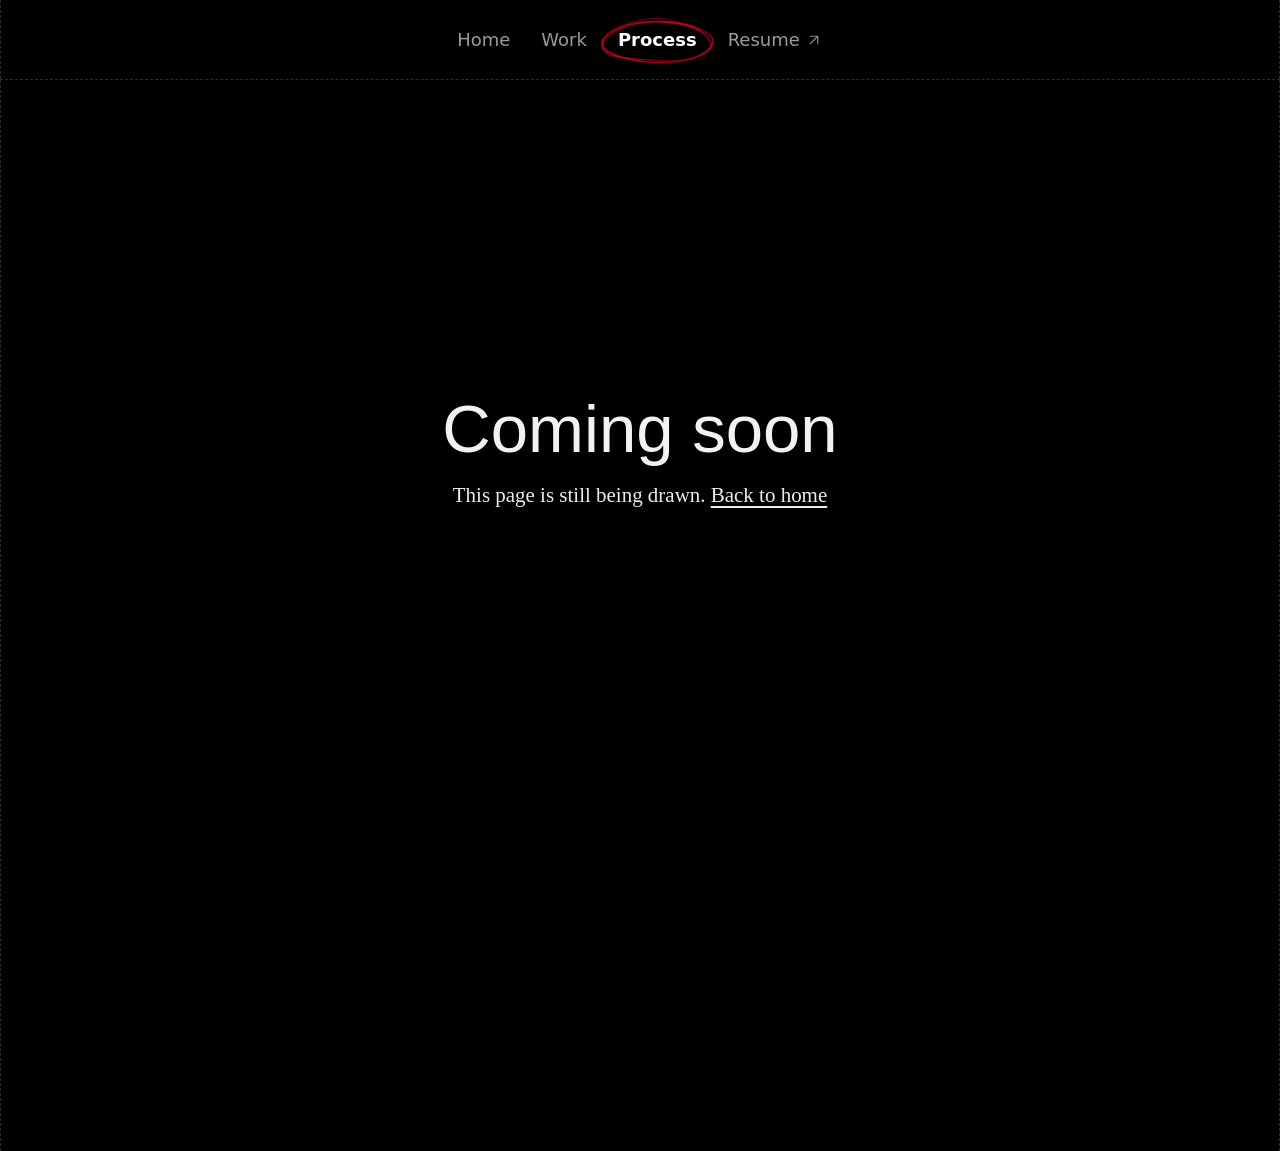
==== about.html @ d40b8bc1 "Responsive: stacked layout up to 1180px, smaller minimum hero type for tiny phones Co-Authored-By: C" ====
<!DOCTYPE html>
<html lang="en">
<head>
  <meta charset="utf-8">
  <meta name="viewport" content="width=device-width, initial-scale=1">
  <title>Process · Kirti’s Portfolio</title>
  <link rel="stylesheet" href="styles.css">
  <style>
    .soon { position: relative; min-height: calc(100vh - 80px); display: flex; flex-direction: column; align-items: center; justify-content: center; gap: 14px; text-align: center; padding: 0 24px 80px; }
    .soon h1 { font-size: clamp(32px, 11.5vw, 67.112px); line-height: normal; color: var(--text); }
    .soon p { font-family: 'Figma Hand', 'Segoe Print', 'Comic Sans MS', cursive; font-size: 20.973px; line-height: 29.362px; color: var(--note); }
    @media (max-width: 1180px) { .nav__inner { padding: 0 12px; } .nav__links { gap: 14px; } .nav__item { font-size: 15px; } .nav__item img { width: 14px; height: 14px; } }
    .soon a { color: inherit; text-decoration: underline; text-underline-offset: 4px; }
  </style>
</head>
<body>
  <header class="nav">
    <div class="nav__inner">
      <nav class="nav__links" aria-label="Primary">
        <span class="nav__circle" id="nav-circle" aria-hidden="true"></span>
        <a class="nav__item nav__item--tab" href="index.html#home">Home</a>
        <a class="nav__item nav__item--tab" href="index.html#work">Work</a>
        <a class="nav__item nav__item--tab nav__item--active" href="about.html" aria-current="page">Process</a>
        <a class="nav__item nav__item--more" href="#resume">Resume <img src="assets/arrow.svg" width="18" height="18" alt=""></a>
        <button hidden class="nav__theme" type="button" aria-label="Theme switch (coming soon)" disabled><img src="assets/theme-sun.svg" width="20" height="20" alt=""></button>
      </nav>
    </div>
  </header>
  <div class="column">
    <main class="soon">
      <h1>Coming soon</h1>
      <p>This page is still being drawn. <a href="index.html">Back to home</a></p>
    </main>
  </div>
  <script>
    // The circle sits on the current page's nav item (About) and draws itself on load
    const circle = document.getElementById('nav-circle'), links = circle.parentElement;
    const item = document.querySelector('.nav__item--active');
    function place() {
      const lr = links.getBoundingClientRect(), r = item.getBoundingClientRect();
      Object.assign(circle.style, { left: (r.left - lr.left - 17) + 'px', top: (r.top - lr.top - 12) + 'px', width: (r.width + 34) + 'px', height: (r.height + 26) + 'px', opacity: 1 });
    }
    place(); addEventListener('resize', place);
    if (document.fonts && document.fonts.ready) document.fonts.ready.then(place);
    if (!matchMedia('(prefers-reduced-motion: reduce)').matches && circle.animate) {
      circle.animate([{ '--p': '0deg' }, { '--p': '372deg' }], { duration: 650, delay: 150, easing: 'cubic-bezier(.45,.05,.3,1)', fill: 'both' });
    }
  </script>
</body>
</html>
---- styles.css ----
:root {
  --col: 1280px;
  /* Dark theme (Figma "Home - Dark background") */
  --bg: #000;
  --text: #f2f2f2;
  --note: #ececec;            /* handwritten notes */
  --card-name: #f5f5f5;
  --nav: #9a9a9a;
  --nav-hover: #fff;
  --nav-active: #fff;
  --border: #2c2c2c;
  --muted: #8f8f8f;
  --body: #a3a3a3;
  --tag-bg: #1c1c1c;
  --ellipse-top: 368.6px;     /* Figma ellipse: 408px (dark) */
  color-scheme: dark;
}
/* Bright theme (Figma "Home - Bright Background") */
html[data-theme="light"] {
  --bg: #fff;
  --text: #000;
  --note: #000;
  --card-name: #000;
  --nav: #616060;
  --nav-hover: #000;
  --nav-active: #d20328;
  --ellipse-top: 358.6px;     /* Figma ellipse: 398px (bright) */
  color-scheme: light;
}
/* short colour fade while switching themes (class is added by the toggle for ~0.5s) */
html.theme-anim, html.theme-anim *, html.theme-anim *::before, html.theme-anim *::after {
  transition: background-color .35s ease, color .35s ease, border-color .35s ease, fill .35s ease !important;
}
* { box-sizing: border-box; margin: 0; }
html { background: var(--bg); }
body {
  background: var(--bg);
  color: var(--text);
  font-family: Inter, system-ui, sans-serif;
  display: flex;
  flex-direction: column;
  align-items: center;
}
html { scroll-behavior: smooth; }
section[id] { scroll-margin-top: 80px; }
a { color: inherit; text-decoration: none; }
h1, h2 { font-family: Impact, 'Anton', sans-serif; font-weight: 400; }
.hero__heading { position: static; }   /* one <h1>; its two words are positioned against the hero */

.column {
  position: relative;
  width: var(--col);
  max-width: 100%;
  border-left: 1px dashed var(--border);
  border-right: 1px dashed var(--border);
  min-height: 100vh;
  border-top: 0;
}

/* Nav (full-bleed bar) */
.nav {
  align-self: stretch; position: sticky; top: 0; z-index: 10;
  background: var(--bg);
  border-bottom: 1px dashed var(--border);
}
.nav__inner {
  width: var(--col); max-width: 100%; height: 79px; margin: 0 auto;
  display: flex; align-items: center; justify-content: center;
  border-left: 1px dashed var(--border); border-right: 1px dashed var(--border);
}
@property --p { syntax: '<angle>'; inherits: false; initial-value: 360deg; }
.nav__links { display: flex; align-items: center; gap: 31px; position: relative; }
/* Hand-drawn circle (assets/circle.png as a mask) that a conic mask "draws" around the clicked item */
.nav__circle { position: absolute; pointer-events: none; opacity: 0; z-index: 0; background: #D20328;
  --p: 360deg;
  -webkit-mask: url(assets/circle.png) center / 100% 100% no-repeat, conic-gradient(from 200deg at 50% 50%, #000 var(--p), transparent 0);
  -webkit-mask-composite: source-in;
  mask: url(assets/circle.png) center / 100% 100% no-repeat, conic-gradient(from 200deg at 50% 50%, #000 var(--p), transparent 0);
  mask-composite: intersect; }
.nav__item { position: relative; z-index: 1; }
.nav__item { font-size: 18px; font-weight: 500; color: var(--nav); display: flex; align-items: center; gap: 5px; }
.nav__item:hover { color: var(--nav-hover); }
.nav__item--tab { position: relative; }
.nav__item--active, .nav__item--active:hover { color: var(--nav-active); font-weight: 600; }
.nav__item--active .nav__theme { background: none; border: 0; padding: 0; cursor: pointer; display: flex; border-radius: 4px; }
.nav__theme:disabled { background: none; border: 0; color: inherit; opacity: 1; }
.nav__theme[hidden] { display: none; }   /* sun icon hidden for now */
.nav__theme:focus-visible { outline: 1px dashed var(--nav); outline-offset: 4px; }

/* Hero: 571px tall, coordinates from Figma column */
/* First fold: the hero fills the window below the nav, so nothing of "Featured Projects" shows until you scroll.
   (623px = the 571px of hero art + the 52px gap Figma leaves before the next section.) */
.hero { position: relative; min-height: max(623px, calc(100vh - 80px)); min-height: max(623px, calc(100svh - 80px)); overflow: hidden; }
@property --g { syntax: '<angle>'; inherits: false; initial-value: 0deg; }
/* The red ring: its gradient is a conic gradient that JS spins one full turn while the text is highlighted */
.hero__ellipse { position: absolute; left: 473.9px; top: var(--ellipse-top); width: 201px; height: 134px; transform: rotate(-29.3deg); transition: top .5s ease;
  --g: 0deg;
  background: conic-gradient(from var(--g) at 50% 50%, #D20328 0deg, #D20328 60deg, rgba(213,3,41,.36) 150deg, rgba(213,3,41,.36) 230deg, #D20328 320deg, #D20328 360deg);
  -webkit-mask: url(assets/ellipse-mask.svg) 0 0 / 100% 100% no-repeat; mask: url(assets/ellipse-mask.svg) 0 0 / 100% 100% no-repeat; }
.hero__title { position: absolute; font-size: 67.112px; line-height: normal; color: var(--text); white-space: nowrap; }
.hero__title--a { left: 185.17px; top: 95.51px; }
.hero__title--b { left: 700.04px; top: 200.37px; }
.hero__photo { position: absolute; width: 360.822px; height: 415.146px; left: calc(50% - 64.75px - 180.411px); top: 63px; object-fit: cover;
  /* make the cutout pop: soft red rim glow + a touch more contrast and colour */
  filter: drop-shadow(0 0 2px rgba(255,255,255,.28)) drop-shadow(0 0 26px rgba(210,3,40,.38)) drop-shadow(0 14px 22px rgba(0,0,0,.55)) saturate(1.1) contrast(1.05); }
/* Arrows: outer box from Figma insets; inner box is the rotated vector (Figma's rotation math, precomputed) */
.hero__arrow { position: absolute; }
.hero__arrow-inner { position: absolute; left: 50%; top: 50%; }
.hero__arrow-inner img { position: absolute; max-width: none; display: block; }
.hero__arrow--a { left: 334.4px; top: 273.6px; width: 91.5px; height: 58.6px; }
.hero__arrow--a .hero__arrow-inner { width: 80.5px; height: 39.8px; transform: translate(-50%, -50%) rotate(164.68deg) scaleX(-1) skewX(-5.07deg); }
.hero__arrow--a img { left: -0.65%; top: -1.8%; width: 101.3%; height: 103.12%; }
.hero__arrow--b { left: 699.5px; top: 352.3px; width: 79px; height: 80.2px; }
.hero__arrow--b .hero__arrow-inner { width: 73.2px; height: 44.1px; transform: translate(-50%, -50%) rotate(-121.93deg) skewX(-7.64deg); }
.hero__arrow--b img { left: -0.72%; top: -1.78%; width: 101.44%; height: 102.97%; }
.hand {
  position: absolute; font-family: 'Figma Hand', 'Segoe Print', 'Comic Sans MS', cursive;
  font-size: 16.778px; line-height: 24.118px; color: var(--note);
}
.hand--left { left: 383px; top: 339.84px; white-space: nowrap; transform: translateX(-100%); text-align: right; }
/* second line of the note + Accenture logo (Figma: its own group, 8.389px gap) */
.hand-group { position: absolute; left: 196px; top: 365px; display: flex; align-items: center; gap: 8.389px; white-space: nowrap; }
.hand-group .hand-text { font-family: 'Figma Hand', 'Segoe Print', 'Comic Sans MS', cursive; font-size: 16.778px; line-height: 24.118px; color: var(--note); }
.hand-group img { width: 17.827px; height: 17.827px; flex-shrink: 0; object-fit: cover; }
.hand--right { left: 668.58px; top: 441.55px; width: 449.86px; font-size: 20.973px; line-height: 29.362px; }

/* Projects */
.projects { border-top: 1px dashed var(--border); padding: 16px 0 24px; display: flex; flex-direction: column; gap: 16px; }
.projects__header { padding: 0 28px 0 20px; }
.projects__header h2 { font-size: 28px; white-space: nowrap; flex-shrink: 0; }
.projects--work { padding-bottom: 0; }   /* starts at 703px at the Figma size (hero min-height includes the 52px gap) */
/* Clickable project cards: a stretched link covers the card; the footer icons sit above it */
.card { position: relative; }
.card__link { position: absolute; inset: 0; z-index: 1; }
.card__link:focus-visible { outline: 1px dashed #8f8f8f; outline-offset: -6px; }
.projects__body { border-top: 1px dashed var(--border); padding-bottom: 24px; }
.projects__grid { width: 100%; display: grid; grid-template-columns: 1fr 1fr; row-gap: 30px; }   /* Figma: 30px between the two rows */
.projects__grid .card:nth-child(n+3) { border-top: 1px dashed var(--border); }                       /* second row cards have a top border */
/* About: just the notebook image in a bordered card (no divider above, no text) */
.about-board { display: flex; }
.about-board__card { flex: 1; min-width: 0; display: flex; justify-content: center; padding: 16px; border-right: 1px dashed var(--border); border-bottom: 1px dashed var(--border); }
.about-board__card img { width: 1091px; max-width: 100%; height: 771.6px; object-fit: cover; display: block; }

.card {
  display: flex; flex-direction: column; gap: 16px; padding: 18px; min-width: 0;
  border-right: 1px dashed var(--border); border-bottom: 1px dashed var(--border);
}
.card__media { position: relative; width: 566px; max-width: 100%; align-self: center; }
.card__image { display: block; width: 100%; height: 417px; object-fit: cover; }
/* Svaroots hover: the red tab (a separate image, always visible) slides up 10px; the folder image never moves.
   The folder picture has NO tab of its own (only the flap's shadow strip), so there is never a second tab to fade or hide.
   The clip below is the shape of the folder's front flap, so the tab always slides in behind it. */
.hero__figure { display: contents; }
.card__tab { zoom: var(--z, 1); position: absolute; left: 350px; top: -10px; width: 195px; height: 72px; overflow: hidden; pointer-events: none;
  clip-path: polygon(6.5px 0, 187.5px 0, 187.25px 54px, 186.25px 54px, 185.25px 54px, 184.25px 54px, 183.25px 54px, 182.25px 54px, 181.25px 54px, 180.25px 54px, 179.25px 54px, 178.25px 54px, 177.25px 54px, 176.25px 54px, 175.25px 54px, 174.25px 54px, 173.25px 54px, 172.25px 54px, 171.25px 54px, 170.25px 54px, 169.25px 54px, 168.25px 54px, 167.25px 54px, 166.25px 54px, 165.25px 54px, 164.25px 54px, 163.25px 54px, 162.25px 54px, 161.25px 54px, 160.25px 53.5px, 159.25px 53.5px, 158.25px 53.5px, 157.25px 54px, 156.25px 54px, 155.25px 53.5px, 154.25px 54px, 153.25px 54px, 152.25px 54px, 151.25px 54px, 150.25px 54px, 149.25px 54px, 148.25px 54px, 147.25px 54px, 146.25px 54px, 145.25px 54px, 144.25px 54px, 143.25px 54px, 142.25px 54px, 141.25px 54px, 140.25px 54px, 139.25px 53.5px, 138.25px 53.5px, 137.25px 53.5px, 136.25px 54px, 135.25px 53.5px, 134.25px 54px, 133.25px 54px, 132.25px 54px, 131.25px 54px, 130.25px 54px, 129.25px 54px, 128.25px 54px, 127.25px 54px, 126.25px 54px, 125.25px 54px, 124.25px 54px, 123.25px 54px, 122.25px 54px, 121.25px 54px, 120.25px 54px, 119.25px 53.5px, 118.25px 54px, 117.25px 54px, 116.25px 54px, 115.25px 54px, 114.25px 54px, 113.25px 54px, 112.25px 53.5px, 111.25px 53.5px, 110.25px 54px, 109.25px 54px, 108.25px 54px, 107.25px 54px, 106.25px 54px, 105.25px 53.5px, 104.25px 54px, 103.25px 54px, 102.25px 54px, 101.25px 54px, 100.25px 54px, 99.25px 54px, 98.25px 54px, 97.25px 54px, 96.25px 54px, 95.25px 54px, 94.25px 54px, 93.25px 54px, 92.25px 54px, 91.25px 54px, 90.25px 54px, 89.25px 54px, 88.25px 54px, 87.25px 54px, 86.25px 54px, 85.25px 54px, 84.25px 54px, 83.25px 54px, 82.25px 54px, 81.25px 54px, 80.25px 54px, 79.25px 54px, 78.25px 54px, 77.25px 54px, 76.25px 54px, 75.25px 54px, 74.25px 54px, 73.25px 54px, 72.25px 54px, 71.25px 54px, 70.25px 54px, 69.25px 53.5px, 68.25px 54px, 67.25px 54px, 66.25px 54px, 65.25px 53.5px, 64.25px 53.5px, 63.25px 53.5px, 62.25px 53.5px, 61.25px 54px, 60.25px 54px, 59.25px 54px, 58.25px 54px, 57.25px 54px, 56.25px 54px, 55.25px 54px, 54.25px 54px, 53.25px 54px, 52.25px 54px, 51.25px 54px, 50.25px 54px, 49.25px 54px, 48.25px 54px, 47.25px 54px, 46.25px 53.5px, 45.25px 54px, 44.25px 54px, 43.25px 54px, 42.25px 54px, 41.25px 54px, 40.25px 54px, 39.25px 53.5px, 38.25px 54px, 37.25px 53.5px, 36.25px 54px, 35.25px 54px, 34.25px 54px, 33.25px 54px, 32.25px 53.5px, 31.25px 54px, 30.25px 54px, 29.25px 54px, 28.25px 54px, 27.25px 54px, 26.25px 54px, 25.25px 54px, 24.25px 54px, 23.25px 54px, 22.25px 54px, 21.25px 54px, 20.25px 54px, 19.25px 54px, 18.25px 54px, 17.25px 53.5px, 16.25px 53.5px, 15.25px 53.5px, 14.25px 53px, 13.25px 52.5px, 12.25px 52px, 11.25px 51.5px, 10.25px 51px, 9.25px 50px, 8.25px 48.5px, 7.25px 47.5px, 6.75px 47px); }
.card__tab-inner { position: absolute; left: 0; top: 14px; width: 195px; height: 58px; transform: translateY(0); will-change: transform;
  transition: transform .34s cubic-bezier(.22,.8,.26,1); }
.card__tab-inner img { display: block; width: 100%; height: 100%; }
.card__tab-inner span { position: absolute; left: 0; right: 0; top: 15px; text-align: center; white-space: nowrap;
  font: 500 13px/20px Inter, system-ui, sans-serif; color: #fff7f2; opacity: 0; transition: opacity .1s linear; }
.card:hover .card__tab-inner, .card:has(.card__link:focus-visible) .card__tab-inner { transform: translateY(-10px); }
.card:hover .card__tab-inner span, .card:has(.card__link:focus-visible) .card__tab-inner span { opacity: 1; transition: opacity .2s ease .1s; }
@media (prefers-reduced-motion: reduce) { .card__tab-inner, .card__tab-inner span { transition: none !important; } }
.card__titles { display: flex; flex-direction: column; gap: 4px; width: 100%; }
.card__namerow { display: flex; justify-content: space-between; align-items: center; }
.card__name { font-family: Impact, 'Anton', sans-serif; font-weight: 400; font-size: 20px; color: var(--card-name); }
.card__tagline { font-size: 16px; font-weight: 500; color: #b6b6b6; }
.card__live { display: flex; align-items: center; gap: 6px; font-size: 14px; font-weight: 500; line-height: normal; color: var(--muted); }
.card__desc { font-size: 16px; font-weight: 500; line-height: 20px; color: var(--body); }
.card__footer { display: flex; align-items: center; justify-content: space-between; }
.card__tags { list-style: none; padding: 0; display: flex; gap: 8px; }
.card__tags li { background: var(--tag-bg); color: #f0f0f0; font-size: 14px; font-weight: 500; padding: 6px 8px; border-radius: 6px; }
.card__links { display: flex; gap: 16px; align-items: center; }
.card__links a { display: flex; position: relative; z-index: 2; }

@media (max-width: 800px) {
  .projects__grid { grid-template-columns: 1fr; }
  .hero { min-height: max(700px, calc(100svh - 80px)); }
}

/* Figma spacing: gap above "About my process" and trailing space below it */
#about { margin-top: 42px; }
.column { padding-bottom: 251px; }

/* ---- Highlighter marker ---- */
.hand--right { isolation: isolate; }
.mark { color: inherit; }
.marker-layer { position: absolute; inset: 0; z-index: -1; pointer-events: none; }
.marker-stroke {
  position: absolute;
  clip-path: inset(0 100% 0 0);           /* hidden until JS animates it */
  transform: rotate(var(--tilt, 0deg));
  transform-origin: left center;
}
/* The stroke itself: the real hand-drawn brush shapes (assets/stroke-1/2.png) used as a mask, filled with #C54100.
   Each line gets one of the two strokes, stretched to the line, so the ragged ends and dry-brush streaks show. */
.marker-stroke::before {
  content: ""; position: absolute; inset: 0; background: #C54100;
  -webkit-mask: var(--stroke) 0 0 / 100% 100% no-repeat; mask: var(--stroke) 0 0 / 100% 100% no-repeat;
}
@media (prefers-reduced-motion: reduce) { .marker-stroke { clip-path: inset(0); } }


/* ================= Phones & small tablets ================= */
@media (max-width: 1180px) {
  .nav__inner { padding: 0 12px; }
  .nav__links { gap: 14px; }
  .nav__item { font-size: 15px; }
  .nav__item img { width: 14px; height: 14px; }

  /* Hero stacks: words, photo, notes. (Desktop uses fixed coordinates from the Figma frame.) */
  .hero { min-height: calc(100svh - 80px); display: flex; flex-direction: column; align-items: center; justify-content: center;
    padding: 28px 16px 36px; gap: 8px; }
  .hero__heading { position: relative; z-index: 0; align-self: stretch; display: flex; flex-direction: column; margin: 0; }
  .hero__title { position: static; font-size: clamp(30px, 11.5vw, 67px); }
  .hero__title--a { align-self: flex-start; margin-left: 6px; }
  .hero__title--b { align-self: flex-end; margin-right: 6px; margin-top: 2px; }
  .hero__figure { display: block; position: relative; z-index: 1; width: min(300px, 72vw); margin: -32px auto 0; }
  .hero__photo { position: static; display: block; width: 100%; height: auto; transform: none; }
  .hero__ellipse { left: 50%; top: auto; bottom: -22px; margin-left: -100px; z-index: -1; transform: rotate(-29.3deg) scale(1.15); }
  .hero__arrow { display: none; }
  .hand, .hand-group { position: static; transform: none; width: auto; text-align: center; white-space: normal; }
  .hand--left { margin-top: 26px; }
  .hand-group { justify-content: center; }
  .hand--right { position: relative; left: auto; top: auto; text-align: left; font-size: 19px; line-height: 27px; max-width: 460px; padding: 0 6px; margin-top: 14px; }
}
@media (max-width: 800px) {
  .column { padding-bottom: 90px; }
  #about { margin-top: 0; }
  .projects__header { padding: 0 16px; }
  .projects__header h2 { font-size: 24px; }
  .projects__grid { row-gap: 0; }
  .projects__grid .card:nth-child(n+2) { border-top: 1px dashed var(--border); }
  .card { padding: 14px; gap: 12px; border-right: 0; }
  .card__media { width: 100%; }
  .card__image { height: auto !important; }
  .card__name { font-size: 20px; }
  .card__tagline { font-size: 14px; }
  .card__desc { font-size: 15px; }
  .card__footer { flex-wrap: wrap; gap: 12px; }
  .card__tags { flex-wrap: wrap; gap: 6px; }
  .card__tags li { font-size: 13px; padding: 5px 7px; }
  .card__tab { display: none; }          /* the hover tab only makes sense with a mouse */
  .about-board__card { padding: 10px; border-right: 0; }
  .about-board__card img { height: auto; width: 100%; }
}
@media (hover: none) { .card__tab { display: none; } }
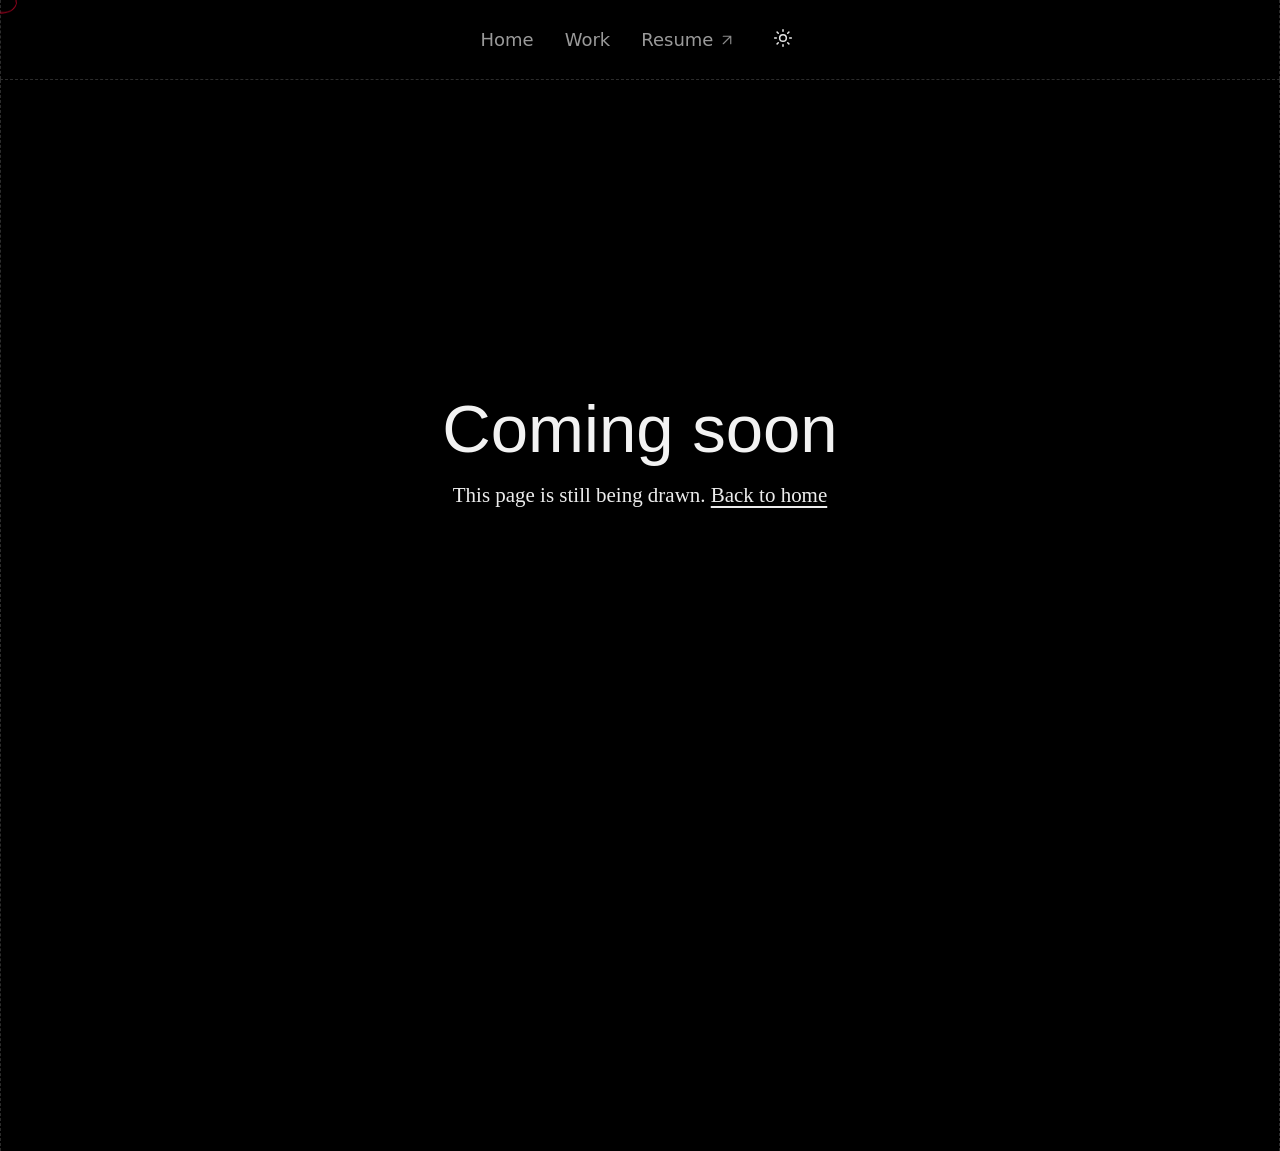
==== commit 4c3a6fee: "Hide About nav link until the page is designed Co-Authored-By: Claude Sonnet 5.5 <noreply@anthropic." ====
--- a/about.html
+++ b/about.html
@@ -3,13 +3,12 @@
 <head>
   <meta charset="utf-8">
   <meta name="viewport" content="width=device-width, initial-scale=1">
-  <title>Process · Kirti’s Portfolio</title>
+  <title>About · Kirti’s Portfolio</title>
   <link rel="stylesheet" href="styles.css">
   <style>
     .soon { position: relative; min-height: calc(100vh - 80px); display: flex; flex-direction: column; align-items: center; justify-content: center; gap: 14px; text-align: center; padding: 0 24px 80px; }
-    .soon h1 { font-size: clamp(32px, 11.5vw, 67.112px); line-height: normal; color: var(--text); }
+    .soon h1 { font-size: 67.112px; line-height: normal; color: var(--text); }
     .soon p { font-family: 'Figma Hand', 'Segoe Print', 'Comic Sans MS', cursive; font-size: 20.973px; line-height: 29.362px; color: var(--note); }
-    @media (max-width: 1180px) { .nav__inner { padding: 0 12px; } .nav__links { gap: 14px; } .nav__item { font-size: 15px; } .nav__item img { width: 14px; height: 14px; } }
     .soon a { color: inherit; text-decoration: underline; text-underline-offset: 4px; }
   </style>
 </head>
@@ -20,9 +19,9 @@
         <span class="nav__circle" id="nav-circle" aria-hidden="true"></span>
         <a class="nav__item nav__item--tab" href="index.html#home">Home</a>
         <a class="nav__item nav__item--tab" href="index.html#work">Work</a>
-        <a class="nav__item nav__item--tab nav__item--active" href="about.html" aria-current="page">Process</a>
+        <a class="nav__item nav__item--tab nav__item--active" href="about.html" aria-current="page" hidden>About</a>
         <a class="nav__item nav__item--more" href="#resume">Resume <img src="assets/arrow.svg" width="18" height="18" alt=""></a>
-        <button hidden class="nav__theme" type="button" aria-label="Theme switch (coming soon)" disabled><img src="assets/theme-sun.svg" width="20" height="20" alt=""></button>
+        <button class="nav__theme" type="button" aria-label="Theme switch (coming soon)" disabled><img src="assets/theme-sun.svg" width="20" height="20" alt=""></button>
       </nav>
     </div>
   </header>
--- a/styles.css
+++ b/styles.css
@@ -79,12 +79,12 @@
   mask-composite: intersect; }
 .nav__item { position: relative; z-index: 1; }
 .nav__item { font-size: 18px; font-weight: 500; color: var(--nav); display: flex; align-items: center; gap: 5px; }
+.nav__item[hidden] { display: none; }
 .nav__item:hover { color: var(--nav-hover); }
 .nav__item--tab { position: relative; }
 .nav__item--active, .nav__item--active:hover { color: var(--nav-active); font-weight: 600; }
 .nav__item--active .nav__theme { background: none; border: 0; padding: 0; cursor: pointer; display: flex; border-radius: 4px; }
 .nav__theme:disabled { background: none; border: 0; color: inherit; opacity: 1; }
-.nav__theme[hidden] { display: none; }   /* sun icon hidden for now */
 .nav__theme:focus-visible { outline: 1px dashed var(--nav); outline-offset: 4px; }
 
 /* Hero: 571px tall, coordinates from Figma column */
@@ -100,9 +100,7 @@
 .hero__title { position: absolute; font-size: 67.112px; line-height: normal; color: var(--text); white-space: nowrap; }
 .hero__title--a { left: 185.17px; top: 95.51px; }
 .hero__title--b { left: 700.04px; top: 200.37px; }
-.hero__photo { position: absolute; width: 360.822px; height: 415.146px; left: calc(50% - 64.75px - 180.411px); top: 63px; object-fit: cover;
-  /* make the cutout pop: soft red rim glow + a touch more contrast and colour */
-  filter: drop-shadow(0 0 2px rgba(255,255,255,.28)) drop-shadow(0 0 26px rgba(210,3,40,.38)) drop-shadow(0 14px 22px rgba(0,0,0,.55)) saturate(1.1) contrast(1.05); }
+.hero__photo { position: absolute; width: 360.822px; height: 415.146px; left: calc(50% - 64.75px - 180.411px); top: 63px; object-fit: cover; }
 /* Arrows: outer box from Figma insets; inner box is the rotated vector (Figma's rotation math, precomputed) */
 .hero__arrow { position: absolute; }
 .hero__arrow-inner { position: absolute; left: 50%; top: 50%; }
@@ -126,6 +124,7 @@
 
 /* Projects */
 .projects { border-top: 1px dashed var(--border); padding: 16px 0 24px; display: flex; flex-direction: column; gap: 16px; }
+.projects[hidden] { display: none; }
 .projects__header { padding: 0 28px 0 20px; }
 .projects__header h2 { font-size: 28px; white-space: nowrap; flex-shrink: 0; }
 .projects--work { padding-bottom: 0; }   /* starts at 703px at the Figma size (hero min-height includes the 52px gap) */
@@ -150,8 +149,7 @@
 /* Svaroots hover: the red tab (a separate image, always visible) slides up 10px; the folder image never moves.
    The folder picture has NO tab of its own (only the flap's shadow strip), so there is never a second tab to fade or hide.
    The clip below is the shape of the folder's front flap, so the tab always slides in behind it. */
-.hero__figure { display: contents; }
-.card__tab { zoom: var(--z, 1); position: absolute; left: 350px; top: -10px; width: 195px; height: 72px; overflow: hidden; pointer-events: none;
+.card__tab { position: absolute; left: 350px; top: -10px; width: 195px; height: 72px; overflow: hidden; pointer-events: none;
   clip-path: polygon(6.5px 0, 187.5px 0, 187.25px 54px, 186.25px 54px, 185.25px 54px, 184.25px 54px, 183.25px 54px, 182.25px 54px, 181.25px 54px, 180.25px 54px, 179.25px 54px, 178.25px 54px, 177.25px 54px, 176.25px 54px, 175.25px 54px, 174.25px 54px, 173.25px 54px, 172.25px 54px, 171.25px 54px, 170.25px 54px, 169.25px 54px, 168.25px 54px, 167.25px 54px, 166.25px 54px, 165.25px 54px, 164.25px 54px, 163.25px 54px, 162.25px 54px, 161.25px 54px, 160.25px 53.5px, 159.25px 53.5px, 158.25px 53.5px, 157.25px 54px, 156.25px 54px, 155.25px 53.5px, 154.25px 54px, 153.25px 54px, 152.25px 54px, 151.25px 54px, 150.25px 54px, 149.25px 54px, 148.25px 54px, 147.25px 54px, 146.25px 54px, 145.25px 54px, 144.25px 54px, 143.25px 54px, 142.25px 54px, 141.25px 54px, 140.25px 54px, 139.25px 53.5px, 138.25px 53.5px, 137.25px 53.5px, 136.25px 54px, 135.25px 53.5px, 134.25px 54px, 133.25px 54px, 132.25px 54px, 131.25px 54px, 130.25px 54px, 129.25px 54px, 128.25px 54px, 127.25px 54px, 126.25px 54px, 125.25px 54px, 124.25px 54px, 123.25px 54px, 122.25px 54px, 121.25px 54px, 120.25px 54px, 119.25px 53.5px, 118.25px 54px, 117.25px 54px, 116.25px 54px, 115.25px 54px, 114.25px 54px, 113.25px 54px, 112.25px 53.5px, 111.25px 53.5px, 110.25px 54px, 109.25px 54px, 108.25px 54px, 107.25px 54px, 106.25px 54px, 105.25px 53.5px, 104.25px 54px, 103.25px 54px, 102.25px 54px, 101.25px 54px, 100.25px 54px, 99.25px 54px, 98.25px 54px, 97.25px 54px, 96.25px 54px, 95.25px 54px, 94.25px 54px, 93.25px 54px, 92.25px 54px, 91.25px 54px, 90.25px 54px, 89.25px 54px, 88.25px 54px, 87.25px 54px, 86.25px 54px, 85.25px 54px, 84.25px 54px, 83.25px 54px, 82.25px 54px, 81.25px 54px, 80.25px 54px, 79.25px 54px, 78.25px 54px, 77.25px 54px, 76.25px 54px, 75.25px 54px, 74.25px 54px, 73.25px 54px, 72.25px 54px, 71.25px 54px, 70.25px 54px, 69.25px 53.5px, 68.25px 54px, 67.25px 54px, 66.25px 54px, 65.25px 53.5px, 64.25px 53.5px, 63.25px 53.5px, 62.25px 53.5px, 61.25px 54px, 60.25px 54px, 59.25px 54px, 58.25px 54px, 57.25px 54px, 56.25px 54px, 55.25px 54px, 54.25px 54px, 53.25px 54px, 52.25px 54px, 51.25px 54px, 50.25px 54px, 49.25px 54px, 48.25px 54px, 47.25px 54px, 46.25px 53.5px, 45.25px 54px, 44.25px 54px, 43.25px 54px, 42.25px 54px, 41.25px 54px, 40.25px 54px, 39.25px 53.5px, 38.25px 54px, 37.25px 53.5px, 36.25px 54px, 35.25px 54px, 34.25px 54px, 33.25px 54px, 32.25px 53.5px, 31.25px 54px, 30.25px 54px, 29.25px 54px, 28.25px 54px, 27.25px 54px, 26.25px 54px, 25.25px 54px, 24.25px 54px, 23.25px 54px, 22.25px 54px, 21.25px 54px, 20.25px 54px, 19.25px 54px, 18.25px 54px, 17.25px 53.5px, 16.25px 53.5px, 15.25px 53.5px, 14.25px 53px, 13.25px 52.5px, 12.25px 52px, 11.25px 51.5px, 10.25px 51px, 9.25px 50px, 8.25px 48.5px, 7.25px 47.5px, 6.75px 47px); }
 .card__tab-inner { position: absolute; left: 0; top: 14px; width: 195px; height: 58px; transform: translateY(0); will-change: transform;
   transition: transform .34s cubic-bezier(.22,.8,.26,1); }
@@ -200,48 +198,6 @@
 }
 @media (prefers-reduced-motion: reduce) { .marker-stroke { clip-path: inset(0); } }
 
-
-/* ================= Phones & small tablets ================= */
-@media (max-width: 1180px) {
-  .nav__inner { padding: 0 12px; }
-  .nav__links { gap: 14px; }
-  .nav__item { font-size: 15px; }
-  .nav__item img { width: 14px; height: 14px; }
-
-  /* Hero stacks: words, photo, notes. (Desktop uses fixed coordinates from the Figma frame.) */
-  .hero { min-height: calc(100svh - 80px); display: flex; flex-direction: column; align-items: center; justify-content: center;
-    padding: 28px 16px 36px; gap: 8px; }
-  .hero__heading { position: relative; z-index: 0; align-self: stretch; display: flex; flex-direction: column; margin: 0; }
-  .hero__title { position: static; font-size: clamp(30px, 11.5vw, 67px); }
-  .hero__title--a { align-self: flex-start; margin-left: 6px; }
-  .hero__title--b { align-self: flex-end; margin-right: 6px; margin-top: 2px; }
-  .hero__figure { display: block; position: relative; z-index: 1; width: min(300px, 72vw); margin: -32px auto 0; }
-  .hero__photo { position: static; display: block; width: 100%; height: auto; transform: none; }
-  .hero__ellipse { left: 50%; top: auto; bottom: -22px; margin-left: -100px; z-index: -1; transform: rotate(-29.3deg) scale(1.15); }
-  .hero__arrow { display: none; }
-  .hand, .hand-group { position: static; transform: none; width: auto; text-align: center; white-space: normal; }
-  .hand--left { margin-top: 26px; }
-  .hand-group { justify-content: center; }
-  .hand--right { position: relative; left: auto; top: auto; text-align: left; font-size: 19px; line-height: 27px; max-width: 460px; padding: 0 6px; margin-top: 14px; }
-}
-@media (max-width: 800px) {
-  .column { padding-bottom: 90px; }
-  #about { margin-top: 0; }
-  .projects__header { padding: 0 16px; }
-  .projects__header h2 { font-size: 24px; }
-  .projects__grid { row-gap: 0; }
-  .projects__grid .card:nth-child(n+2) { border-top: 1px dashed var(--border); }
-  .card { padding: 14px; gap: 12px; border-right: 0; }
-  .card__media { width: 100%; }
-  .card__image { height: auto !important; }
-  .card__name { font-size: 20px; }
-  .card__tagline { font-size: 14px; }
-  .card__desc { font-size: 15px; }
-  .card__footer { flex-wrap: wrap; gap: 12px; }
-  .card__tags { flex-wrap: wrap; gap: 6px; }
-  .card__tags li { font-size: 13px; padding: 5px 7px; }
-  .card__tab { display: none; }          /* the hover tab only makes sense with a mouse */
-  .about-board__card { padding: 10px; border-right: 0; }
-  .about-board__card img { height: auto; width: 100%; }
-}
-@media (hover: none) { .card__tab { display: none; } }
+/* Typewriter caret on the hero words */
+.hero__title.typing::after { content: ""; display: inline-block; width: 3px; height: .82em; margin-left: 5px; background: currentColor; vertical-align: -.04em; animation: caret-blink .75s steps(1) infinite; }
+@keyframes caret-blink { 50% { opacity: 0; } }
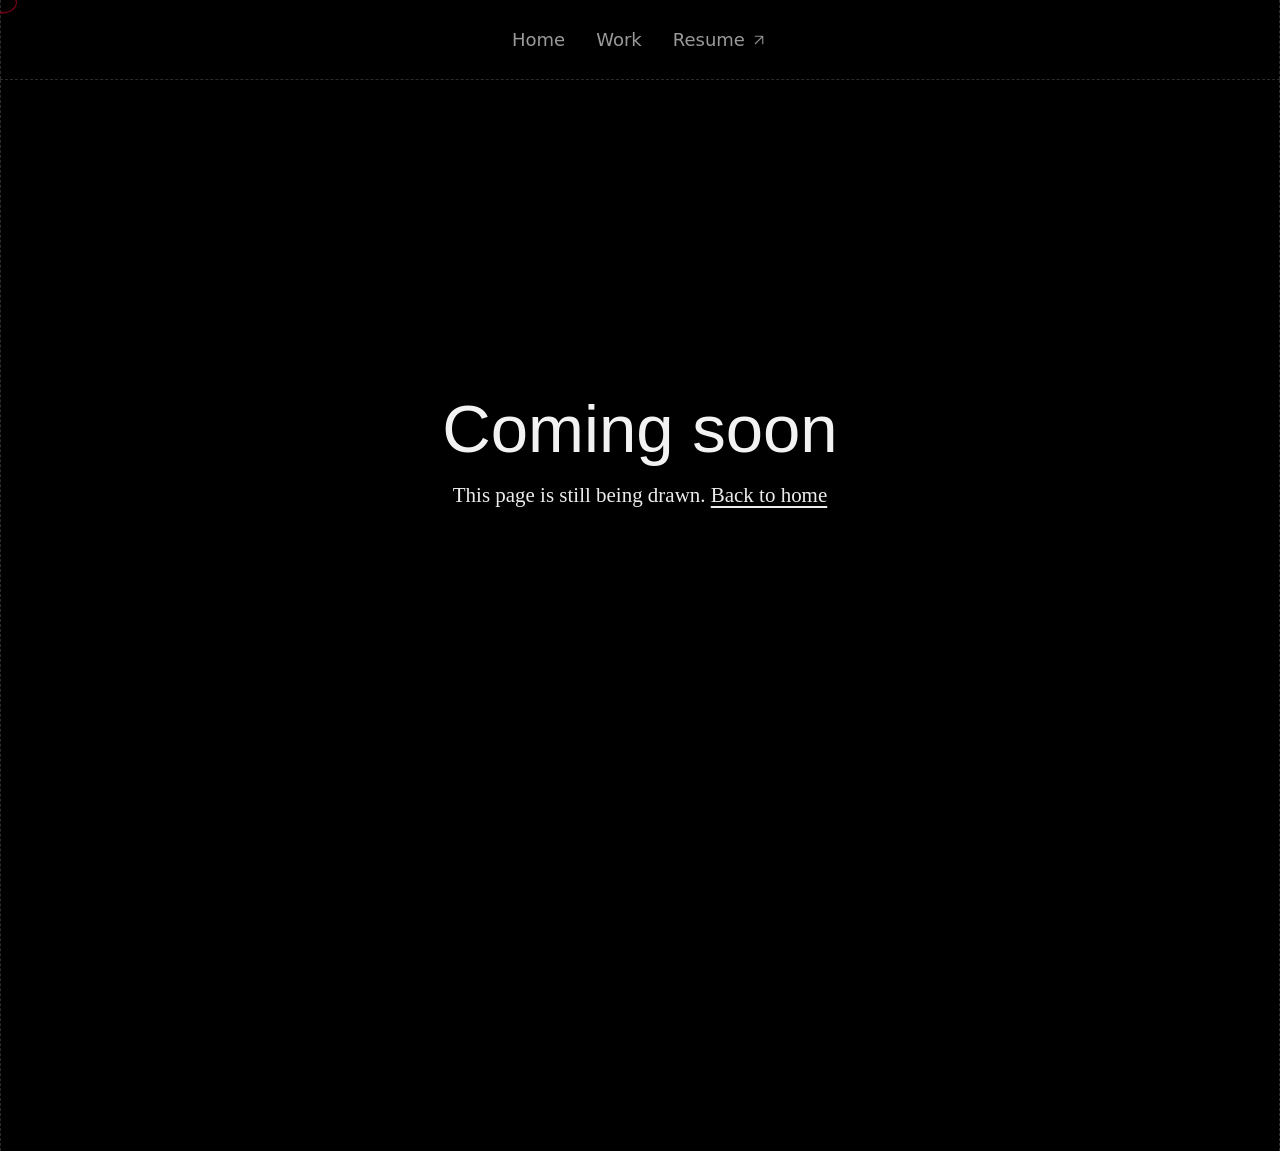
==== commit f7345de6: "Merge latest site changes; keep Process nav link and section hidden Co-Authored-By: Claude Sonnet 5." ====
--- a/about.html
+++ b/about.html
@@ -3,12 +3,13 @@
 <head>
   <meta charset="utf-8">
   <meta name="viewport" content="width=device-width, initial-scale=1">
-  <title>About · Kirti’s Portfolio</title>
+  <title>Process · Kirti’s Portfolio</title>
   <link rel="stylesheet" href="styles.css">
   <style>
     .soon { position: relative; min-height: calc(100vh - 80px); display: flex; flex-direction: column; align-items: center; justify-content: center; gap: 14px; text-align: center; padding: 0 24px 80px; }
-    .soon h1 { font-size: 67.112px; line-height: normal; color: var(--text); }
+    .soon h1 { font-size: clamp(32px, 11.5vw, 67.112px); line-height: normal; color: var(--text); }
     .soon p { font-family: 'Figma Hand', 'Segoe Print', 'Comic Sans MS', cursive; font-size: 20.973px; line-height: 29.362px; color: var(--note); }
+    @media (max-width: 1180px) { .nav__inner { padding: 0 12px; } .nav__links { gap: 14px; } .nav__item { font-size: 15px; } .nav__item img { width: 14px; height: 14px; } }
     .soon a { color: inherit; text-decoration: underline; text-underline-offset: 4px; }
   </style>
 </head>
@@ -19,9 +20,9 @@
         <span class="nav__circle" id="nav-circle" aria-hidden="true"></span>
         <a class="nav__item nav__item--tab" href="index.html#home">Home</a>
         <a class="nav__item nav__item--tab" href="index.html#work">Work</a>
-        <a class="nav__item nav__item--tab nav__item--active" href="about.html" aria-current="page" hidden>About</a>
+        <a class="nav__item nav__item--tab nav__item--active" href="about.html" aria-current="page" hidden>Process</a>
         <a class="nav__item nav__item--more" href="#resume">Resume <img src="assets/arrow.svg" width="18" height="18" alt=""></a>
-        <button class="nav__theme" type="button" aria-label="Theme switch (coming soon)" disabled><img src="assets/theme-sun.svg" width="20" height="20" alt=""></button>
+        <button hidden class="nav__theme" type="button" aria-label="Theme switch (coming soon)" disabled><img src="assets/theme-sun.svg" width="20" height="20" alt=""></button>
       </nav>
     </div>
   </header>
--- a/styles.css
+++ b/styles.css
@@ -85,6 +85,19 @@
 .nav__item--active, .nav__item--active:hover { color: var(--nav-active); font-weight: 600; }
 .nav__item--active .nav__theme { background: none; border: 0; padding: 0; cursor: pointer; display: flex; border-radius: 4px; }
 .nav__theme:disabled { background: none; border: 0; color: inherit; opacity: 1; }
+/* Very subtle pop-in for the portrait: a small rise + scale + fade on load */
+.hero__photo { animation: photo-pop .9s cubic-bezier(.2,.8,.2,1) .15s both; }
+@keyframes photo-pop { from { opacity: 0; transform: translateY(14px) scale(.965); } to { opacity: 1; transform: none; } }
+@media (prefers-reduced-motion: reduce) { .hero__photo { animation: none; } }
+
+/* "Work in progress" bar on the blurred PromptKit image */
+.card__wip { position: absolute; left: 50%; top: 52%; transform: translate(-50%, -50%); width: min(250px, 64%); text-align: center; pointer-events: none; z-index: 2; }
+.card__wip span { display: block; margin-bottom: 12px; font: 500 16px/20px Inter, system-ui, sans-serif; color: #1c1c1c; }   /* same font, weight and size as the project descriptions */
+.card__wip i { display: block; height: 4px; background: rgba(0,0,0,.16); }
+.card__wip i::before { content: ""; display: block; width: 60%; height: 100%; background: #C54100; }
+
+.card__links { display: none !important; }   /* web + GitHub icons hidden on every project for now */
+.nav__theme[hidden] { display: none; }   /* sun icon hidden for now */
 .nav__theme:focus-visible { outline: 1px dashed var(--nav); outline-offset: 4px; }
 
 /* Hero: 571px tall, coordinates from Figma column */
@@ -100,7 +113,7 @@
 .hero__title { position: absolute; font-size: 67.112px; line-height: normal; color: var(--text); white-space: nowrap; }
 .hero__title--a { left: 185.17px; top: 95.51px; }
 .hero__title--b { left: 700.04px; top: 200.37px; }
-.hero__photo { position: absolute; width: 360.822px; height: 415.146px; left: calc(50% - 64.75px - 180.411px); top: 63px; object-fit: cover; }
+.hero__photo { position: absolute; width: 360.822px; height: 415.146px; left: calc(50% - 64.75px - 180.411px); top: 63px; object-fit: cover; }   /* flat 2D cutout: no glow or shadow */
 /* Arrows: outer box from Figma insets; inner box is the rotated vector (Figma's rotation math, precomputed) */
 .hero__arrow { position: absolute; }
 .hero__arrow-inner { position: absolute; left: 50%; top: 50%; }
@@ -149,7 +162,8 @@
 /* Svaroots hover: the red tab (a separate image, always visible) slides up 10px; the folder image never moves.
    The folder picture has NO tab of its own (only the flap's shadow strip), so there is never a second tab to fade or hide.
    The clip below is the shape of the folder's front flap, so the tab always slides in behind it. */
-.card__tab { position: absolute; left: 350px; top: -10px; width: 195px; height: 72px; overflow: hidden; pointer-events: none;
+.hero__figure { display: contents; }
+.card__tab { zoom: var(--z, 1); position: absolute; left: 350px; top: -10px; width: 195px; height: 72px; overflow: hidden; pointer-events: none;
   clip-path: polygon(6.5px 0, 187.5px 0, 187.25px 54px, 186.25px 54px, 185.25px 54px, 184.25px 54px, 183.25px 54px, 182.25px 54px, 181.25px 54px, 180.25px 54px, 179.25px 54px, 178.25px 54px, 177.25px 54px, 176.25px 54px, 175.25px 54px, 174.25px 54px, 173.25px 54px, 172.25px 54px, 171.25px 54px, 170.25px 54px, 169.25px 54px, 168.25px 54px, 167.25px 54px, 166.25px 54px, 165.25px 54px, 164.25px 54px, 163.25px 54px, 162.25px 54px, 161.25px 54px, 160.25px 53.5px, 159.25px 53.5px, 158.25px 53.5px, 157.25px 54px, 156.25px 54px, 155.25px 53.5px, 154.25px 54px, 153.25px 54px, 152.25px 54px, 151.25px 54px, 150.25px 54px, 149.25px 54px, 148.25px 54px, 147.25px 54px, 146.25px 54px, 145.25px 54px, 144.25px 54px, 143.25px 54px, 142.25px 54px, 141.25px 54px, 140.25px 54px, 139.25px 53.5px, 138.25px 53.5px, 137.25px 53.5px, 136.25px 54px, 135.25px 53.5px, 134.25px 54px, 133.25px 54px, 132.25px 54px, 131.25px 54px, 130.25px 54px, 129.25px 54px, 128.25px 54px, 127.25px 54px, 126.25px 54px, 125.25px 54px, 124.25px 54px, 123.25px 54px, 122.25px 54px, 121.25px 54px, 120.25px 54px, 119.25px 53.5px, 118.25px 54px, 117.25px 54px, 116.25px 54px, 115.25px 54px, 114.25px 54px, 113.25px 54px, 112.25px 53.5px, 111.25px 53.5px, 110.25px 54px, 109.25px 54px, 108.25px 54px, 107.25px 54px, 106.25px 54px, 105.25px 53.5px, 104.25px 54px, 103.25px 54px, 102.25px 54px, 101.25px 54px, 100.25px 54px, 99.25px 54px, 98.25px 54px, 97.25px 54px, 96.25px 54px, 95.25px 54px, 94.25px 54px, 93.25px 54px, 92.25px 54px, 91.25px 54px, 90.25px 54px, 89.25px 54px, 88.25px 54px, 87.25px 54px, 86.25px 54px, 85.25px 54px, 84.25px 54px, 83.25px 54px, 82.25px 54px, 81.25px 54px, 80.25px 54px, 79.25px 54px, 78.25px 54px, 77.25px 54px, 76.25px 54px, 75.25px 54px, 74.25px 54px, 73.25px 54px, 72.25px 54px, 71.25px 54px, 70.25px 54px, 69.25px 53.5px, 68.25px 54px, 67.25px 54px, 66.25px 54px, 65.25px 53.5px, 64.25px 53.5px, 63.25px 53.5px, 62.25px 53.5px, 61.25px 54px, 60.25px 54px, 59.25px 54px, 58.25px 54px, 57.25px 54px, 56.25px 54px, 55.25px 54px, 54.25px 54px, 53.25px 54px, 52.25px 54px, 51.25px 54px, 50.25px 54px, 49.25px 54px, 48.25px 54px, 47.25px 54px, 46.25px 53.5px, 45.25px 54px, 44.25px 54px, 43.25px 54px, 42.25px 54px, 41.25px 54px, 40.25px 54px, 39.25px 53.5px, 38.25px 54px, 37.25px 53.5px, 36.25px 54px, 35.25px 54px, 34.25px 54px, 33.25px 54px, 32.25px 53.5px, 31.25px 54px, 30.25px 54px, 29.25px 54px, 28.25px 54px, 27.25px 54px, 26.25px 54px, 25.25px 54px, 24.25px 54px, 23.25px 54px, 22.25px 54px, 21.25px 54px, 20.25px 54px, 19.25px 54px, 18.25px 54px, 17.25px 53.5px, 16.25px 53.5px, 15.25px 53.5px, 14.25px 53px, 13.25px 52.5px, 12.25px 52px, 11.25px 51.5px, 10.25px 51px, 9.25px 50px, 8.25px 48.5px, 7.25px 47.5px, 6.75px 47px); }
 .card__tab-inner { position: absolute; left: 0; top: 14px; width: 195px; height: 58px; transform: translateY(0); will-change: transform;
   transition: transform .34s cubic-bezier(.22,.8,.26,1); }
@@ -198,6 +212,48 @@
 }
 @media (prefers-reduced-motion: reduce) { .marker-stroke { clip-path: inset(0); } }
 
-/* Typewriter caret on the hero words */
-.hero__title.typing::after { content: ""; display: inline-block; width: 3px; height: .82em; margin-left: 5px; background: currentColor; vertical-align: -.04em; animation: caret-blink .75s steps(1) infinite; }
-@keyframes caret-blink { 50% { opacity: 0; } }
+
+/* ================= Phones & small tablets ================= */
+@media (max-width: 1180px) {
+  .nav__inner { padding: 0 12px; }
+  .nav__links { gap: 14px; }
+  .nav__item { font-size: 15px; }
+  .nav__item img { width: 14px; height: 14px; }
+
+  /* Hero stacks: words, photo, notes. (Desktop uses fixed coordinates from the Figma frame.) */
+  .hero { min-height: calc(100svh - 80px); display: flex; flex-direction: column; align-items: center; justify-content: center;
+    padding: 28px 16px 36px; gap: 8px; }
+  .hero__heading { position: relative; z-index: 0; align-self: stretch; display: flex; flex-direction: column; margin: 0; }
+  .hero__title { position: static; font-size: clamp(30px, 11.5vw, 67px); }
+  .hero__title--a { align-self: flex-start; margin-left: 6px; }
+  .hero__title--b { align-self: flex-end; margin-right: 6px; margin-top: 2px; }
+  .hero__figure { display: block; position: relative; z-index: 1; width: min(300px, 72vw); margin: -32px auto 0; }
+  .hero__photo { position: static; display: block; width: 100%; height: auto; transform: none; }
+  .hero__ellipse { left: 50%; top: auto; bottom: -22px; margin-left: -100px; z-index: -1; transform: rotate(-29.3deg) scale(1.15); }
+  .hero__arrow { display: none; }
+  .hand, .hand-group { position: static; transform: none; width: auto; text-align: center; white-space: normal; }
+  .hand--left { margin-top: 26px; }
+  .hand-group { justify-content: center; }
+  .hand--right { position: relative; left: auto; top: auto; text-align: left; font-size: 19px; line-height: 27px; max-width: 460px; padding: 0 6px; margin-top: 14px; }
+}
+@media (max-width: 800px) {
+  .column { padding-bottom: 90px; }
+  #about { margin-top: 0; }
+  .projects__header { padding: 0 16px; }
+  .projects__header h2 { font-size: 24px; }
+  .projects__grid { row-gap: 0; }
+  .projects__grid .card:nth-child(n+2) { border-top: 1px dashed var(--border); }
+  .card { padding: 14px; gap: 12px; border-right: 0; }
+  .card__media { width: 100%; }
+  .card__image { height: auto !important; }
+  .card__name { font-size: 20px; }
+  .card__tagline { font-size: 14px; }
+  .card__desc { font-size: 15px; }
+  .card__footer { flex-wrap: wrap; gap: 12px; }
+  .card__tags { flex-wrap: wrap; gap: 6px; }
+  .card__tags li { font-size: 13px; padding: 5px 7px; }
+  .card__tab { display: none; }          /* the hover tab only makes sense with a mouse */
+  .about-board__card { padding: 10px; border-right: 0; }
+  .about-board__card img { height: auto; width: 100%; }
+}
+@media (hover: none) { .card__tab { display: none; } }
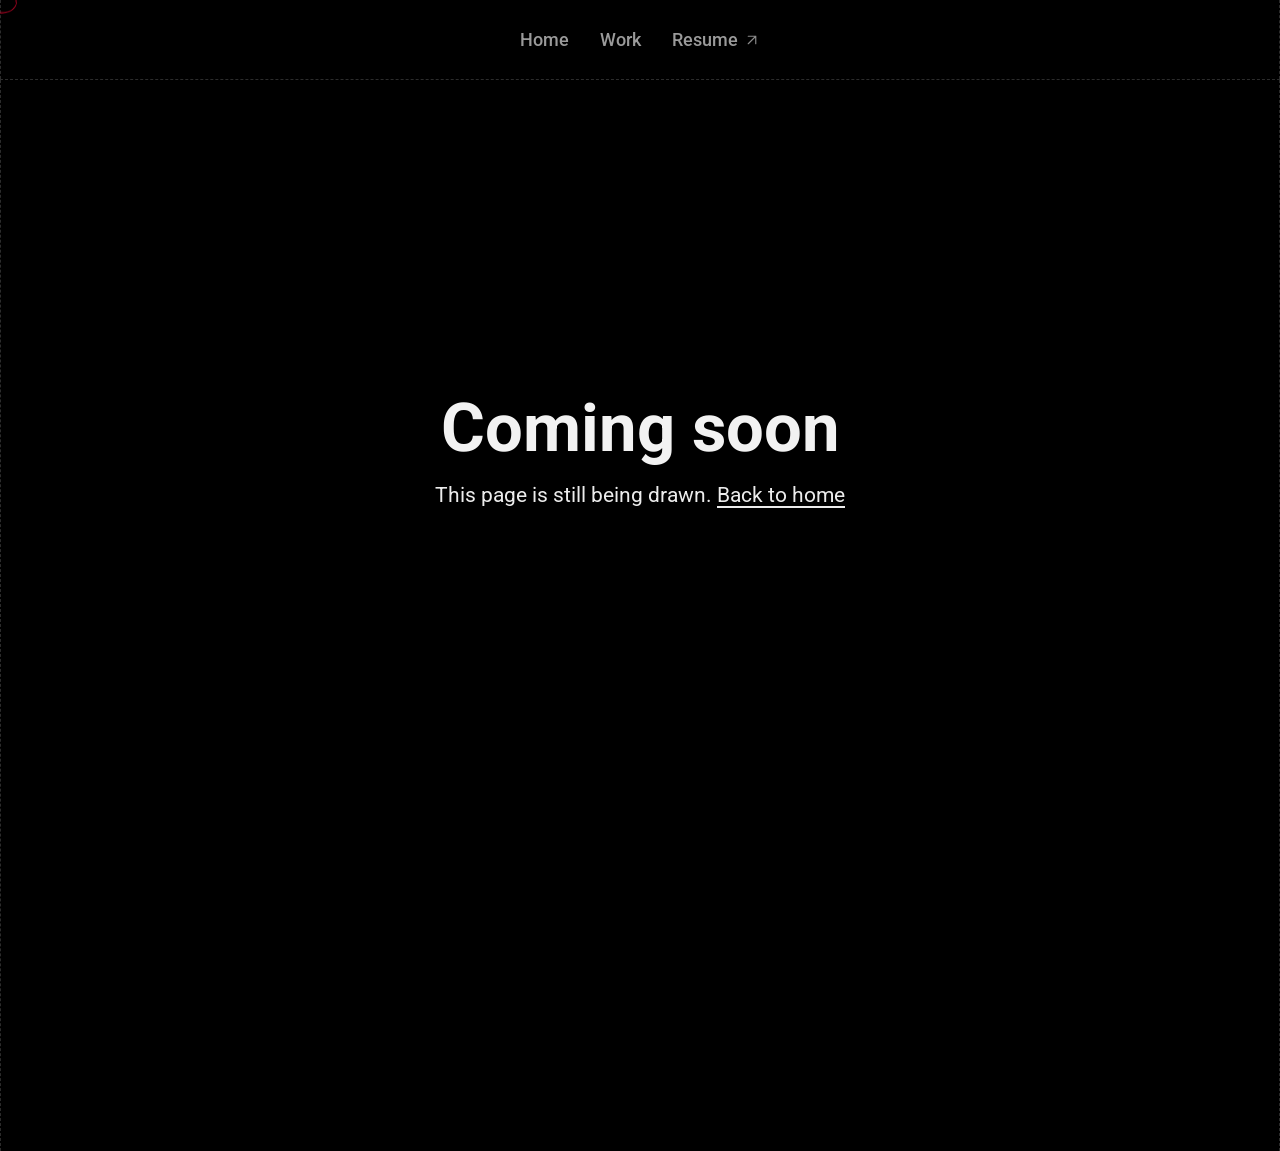
==== commit cbb720f3: "Use Roboto everywhere except the hero Co-Authored-By: Claude Sonnet 5.5 <noreply@anthropic.com> Clau" ====
--- a/about.html
+++ b/about.html
@@ -4,11 +4,14 @@
   <meta charset="utf-8">
   <meta name="viewport" content="width=device-width, initial-scale=1">
   <title>Process · Kirti’s Portfolio</title>
+  <link rel="preconnect" href="https://fonts.googleapis.com">
+  <link rel="preconnect" href="https://fonts.gstatic.com" crossorigin>
+  <link rel="stylesheet" href="https://fonts.googleapis.com/css2?family=Roboto:wght@400;500;600;700&display=swap">
   <link rel="stylesheet" href="styles.css">
   <style>
     .soon { position: relative; min-height: calc(100vh - 80px); display: flex; flex-direction: column; align-items: center; justify-content: center; gap: 14px; text-align: center; padding: 0 24px 80px; }
-    .soon h1 { font-size: clamp(32px, 11.5vw, 67.112px); line-height: normal; color: var(--text); }
-    .soon p { font-family: 'Figma Hand', 'Segoe Print', 'Comic Sans MS', cursive; font-size: 20.973px; line-height: 29.362px; color: var(--note); }
+    .soon h1 { font-family: Roboto, system-ui, sans-serif; font-weight: 700; font-size: clamp(32px, 11.5vw, 67.112px); line-height: normal; color: var(--text); }
+    .soon p { font-family: Roboto, system-ui, sans-serif; font-size: 20.973px; line-height: 29.362px; color: var(--note); }
     @media (max-width: 1180px) { .nav__inner { padding: 0 12px; } .nav__links { gap: 14px; } .nav__item { font-size: 15px; } .nav__item img { width: 14px; height: 14px; } }
     .soon a { color: inherit; text-decoration: underline; text-underline-offset: 4px; }
   </style>
@@ -21,7 +24,7 @@
         <a class="nav__item nav__item--tab" href="index.html#home">Home</a>
         <a class="nav__item nav__item--tab" href="index.html#work">Work</a>
         <a class="nav__item nav__item--tab nav__item--active" href="about.html" aria-current="page" hidden>Process</a>
-        <a class="nav__item nav__item--more" href="#resume">Resume <img src="assets/arrow.svg" width="18" height="18" alt=""></a>
+        <a class="nav__item nav__item--more" href="assets/Kirti_Gupta_Resume.pdf" data-resume>Resume <img src="assets/arrow.svg" width="18" height="18" alt=""></a>
         <button hidden class="nav__theme" type="button" aria-label="Theme switch (coming soon)" disabled><img src="assets/theme-sun.svg" width="20" height="20" alt=""></button>
       </nav>
     </div>
@@ -46,5 +49,6 @@
       circle.animate([{ '--p': '0deg' }, { '--p': '372deg' }], { duration: 650, delay: 150, easing: 'cubic-bezier(.45,.05,.3,1)', fill: 'both' });
     }
   </script>
+  <script src="resume.js"></script>
 </body>
 </html>
--- a/styles.css
+++ b/styles.css
@@ -36,7 +36,7 @@
 body {
   background: var(--bg);
   color: var(--text);
-  font-family: Inter, system-ui, sans-serif;
+  font-family: Roboto, system-ui, sans-serif;   /* Roboto everywhere except the hero (see .hero) */
   display: flex;
   flex-direction: column;
   align-items: center;
@@ -44,7 +44,9 @@
 html { scroll-behavior: smooth; }
 section[id] { scroll-margin-top: 80px; }
 a { color: inherit; text-decoration: none; }
-h1, h2 { font-family: Impact, 'Anton', sans-serif; font-weight: 400; }
+h1 { font-family: Impact, 'Anton', sans-serif; font-weight: 400; }
+h2 { font-family: Roboto, system-ui, sans-serif; font-weight: 700; }
+.hero { font-family: Inter, system-ui, sans-serif; }   /* the hero keeps its original fonts */
 .hero__heading { position: static; }   /* one <h1>; its two words are positioned against the hero */
 
 .column {
@@ -175,7 +177,7 @@
 @media (prefers-reduced-motion: reduce) { .card__tab-inner, .card__tab-inner span { transition: none !important; } }
 .card__titles { display: flex; flex-direction: column; gap: 4px; width: 100%; }
 .card__namerow { display: flex; justify-content: space-between; align-items: center; }
-.card__name { font-family: Impact, 'Anton', sans-serif; font-weight: 400; font-size: 20px; color: var(--card-name); }
+.card__name { font-family: Roboto, system-ui, sans-serif; font-weight: 700; font-size: 20px; color: var(--card-name); }
 .card__tagline { font-size: 16px; font-weight: 500; color: #b6b6b6; }
 .card__live { display: flex; align-items: center; gap: 6px; font-size: 14px; font-weight: 500; line-height: normal; color: var(--muted); }
 .card__desc { font-size: 16px; font-weight: 500; line-height: 20px; color: var(--body); }
@@ -257,3 +259,20 @@
   .about-board__card img { height: auto; width: 100%; }
 }
 @media (hover: none) { .card__tab { display: none; } }
+
+/* Resume viewer overlay (resume.js) */
+.resume-modal { position: fixed; inset: 0; z-index: 1000; display: flex; align-items: center; justify-content: center; padding: 24px; background: rgba(0, 0, 0, .75); }
+.resume-modal[hidden] { display: none; }
+.resume-modal__panel { display: flex; flex-direction: column; width: min(960px, 100%); height: min(92vh, 1100px); background: var(--bg); border: 1px dashed var(--border); border-radius: 12px; overflow: hidden; }
+.resume-modal__bar { display: flex; align-items: center; gap: 12px; padding: 12px 16px; border-bottom: 1px dashed var(--border); }
+.resume-modal__title { flex: 1; font-size: 20px; font-weight: 600; color: var(--text); }
+.resume-modal__btn { font: inherit; font-size: 16px; font-weight: 500; color: var(--text); background: none; border: 1px solid var(--border); border-radius: 999px; padding: 6px 16px; cursor: pointer; text-decoration: none; }
+.resume-modal__btn:hover { border-color: var(--nav-hover); }
+.resume-modal__frame { flex: 1; width: 100%; border: 0; background: #fff; }
+.resume-modal__fallback { margin: 0; padding: 8px 16px; font-size: 14px; color: var(--muted); border-top: 1px dashed var(--border); }
+.resume-modal__fallback a { color: inherit; text-decoration: underline; text-underline-offset: 3px; }
+@media (max-width: 600px) { .resume-modal { padding: 8px; } .resume-modal__panel { height: 96vh; } }
+
+/* Thank-you note at the bottom of the home page */
+.thanks { border-top: 1px dashed var(--border); padding: 48px 20px 64px; text-align: center; }
+.thanks p { margin: 0; font-family: Roboto, system-ui, sans-serif; font-size: 20.973px; line-height: 29.362px; color: var(--note); }
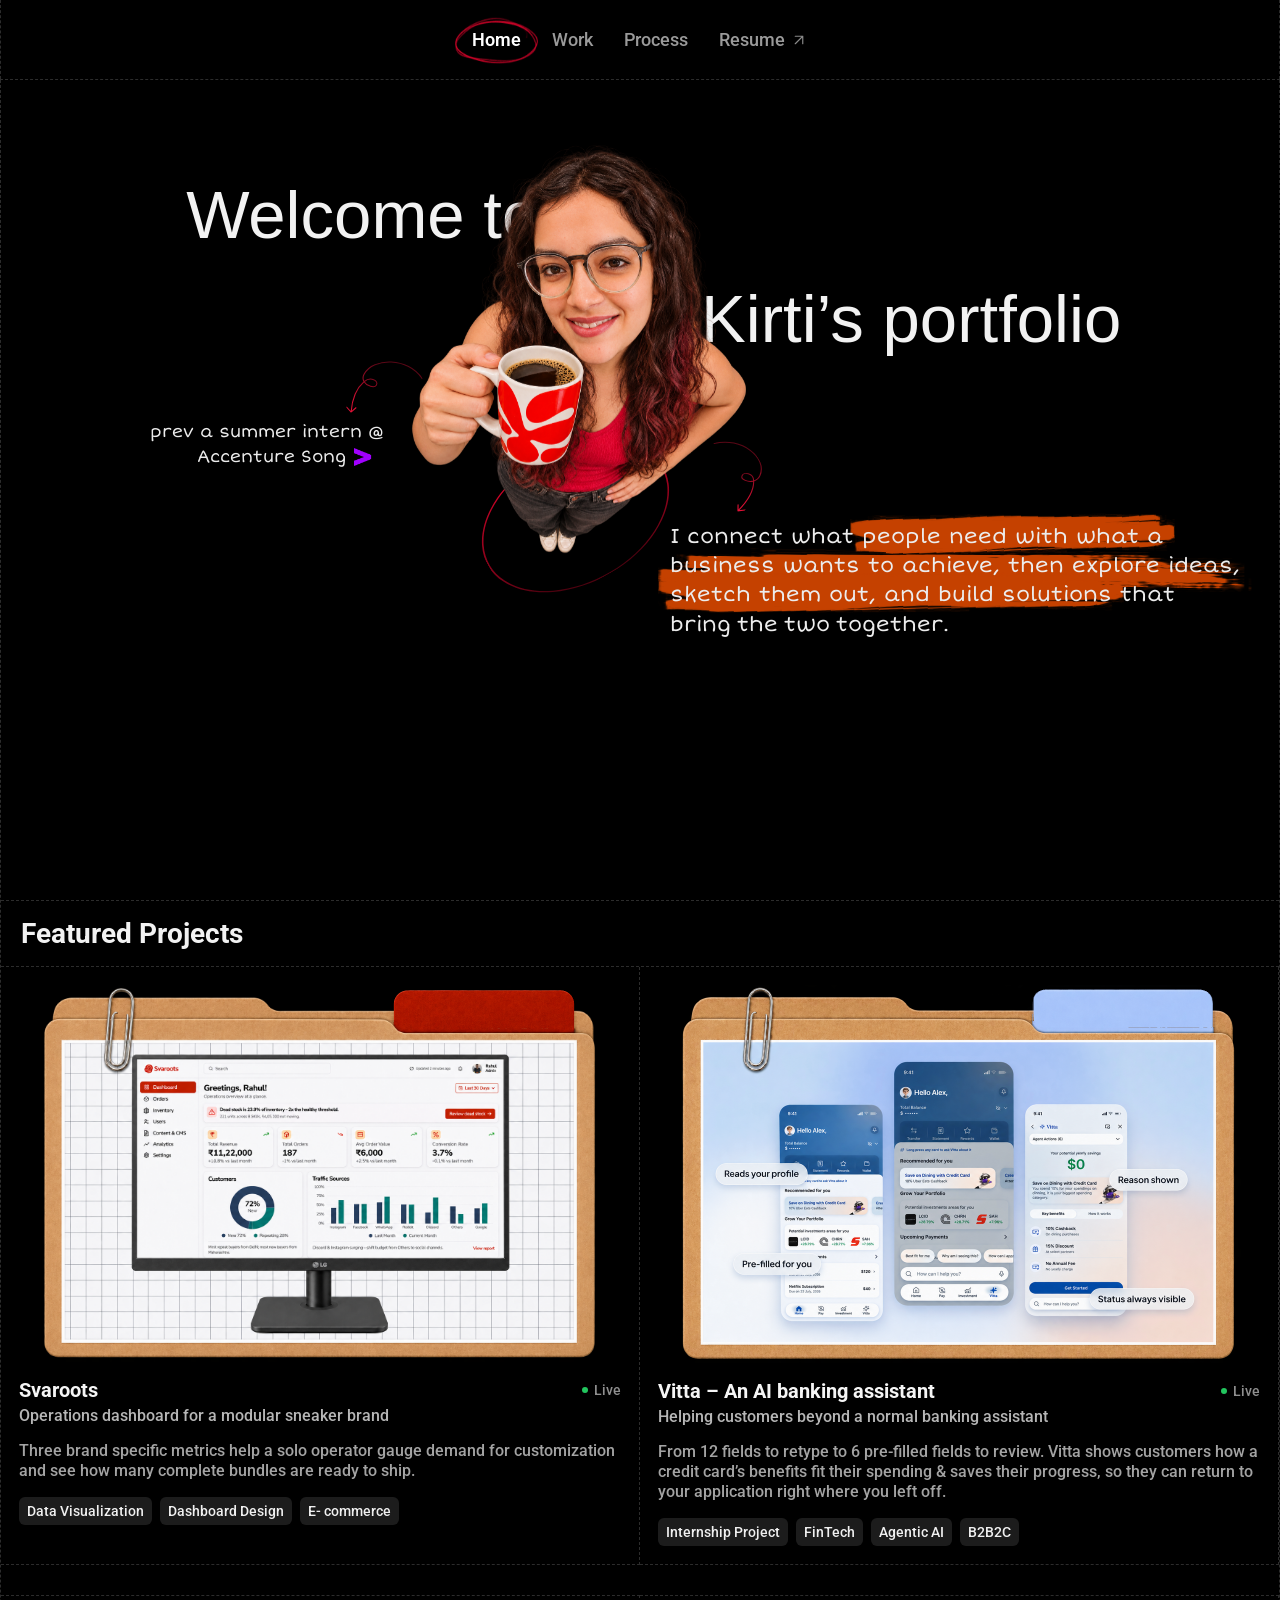
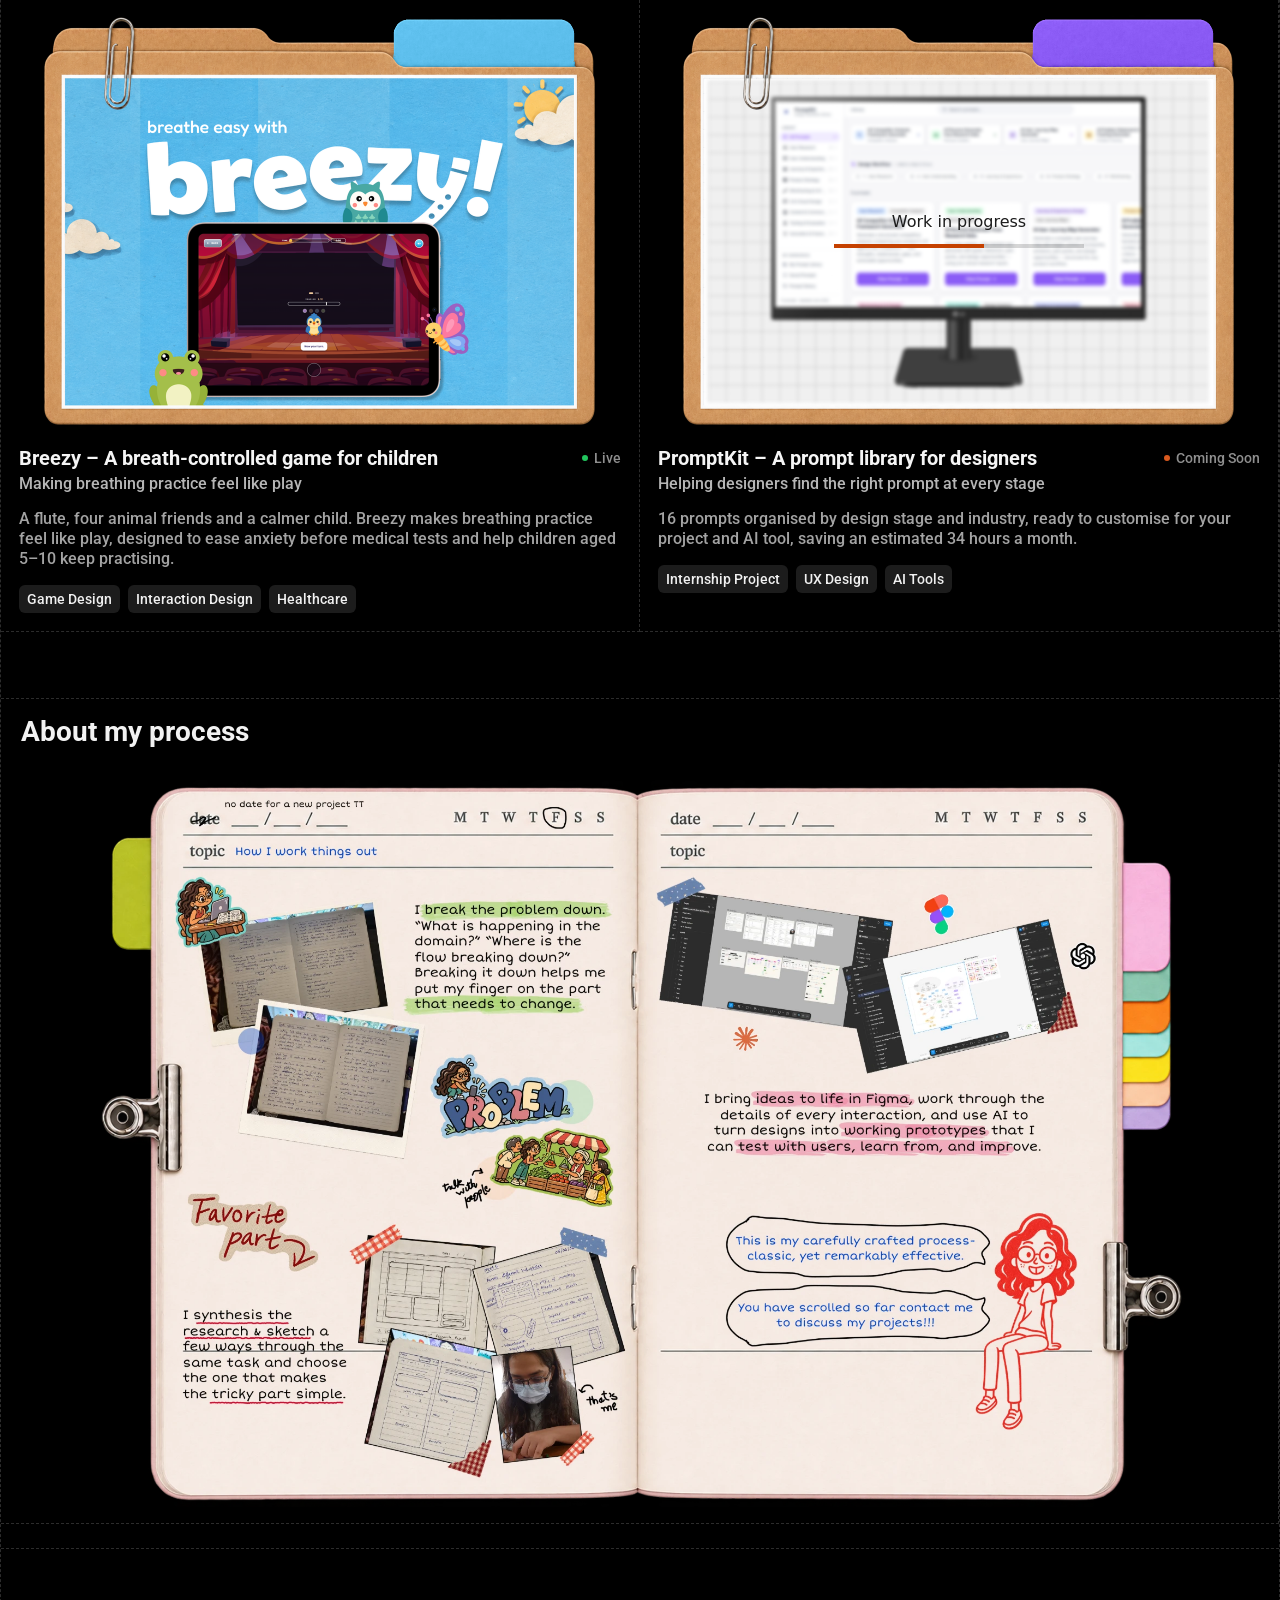
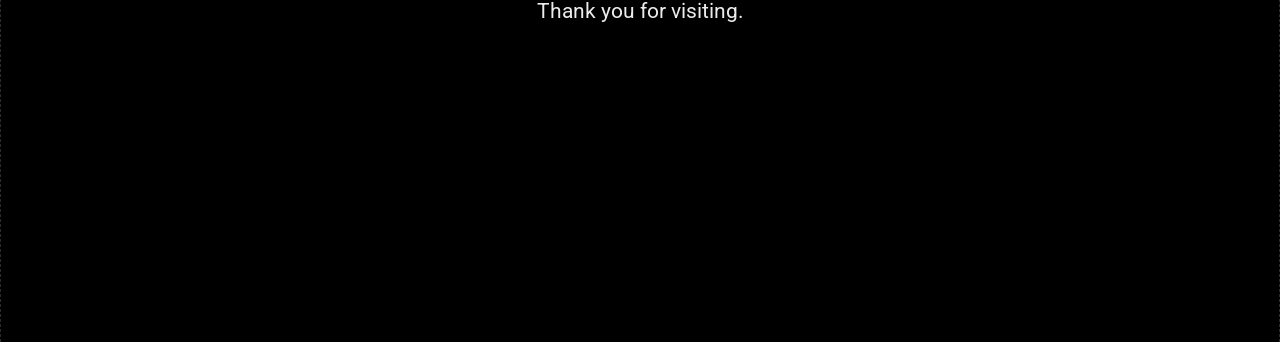
==== commit 7664dffa: "Add Process to the nav (scrolls to About my process); old About page now redirects Co-Authored-By: C" ====
--- a/about.html
+++ b/about.html
@@ -3,52 +3,12 @@
 <head>
   <meta charset="utf-8">
   <meta name="viewport" content="width=device-width, initial-scale=1">
+  <meta http-equiv="refresh" content="0; url=index.html#about">
   <title>Process · Kirti’s Portfolio</title>
-  <link rel="preconnect" href="https://fonts.googleapis.com">
-  <link rel="preconnect" href="https://fonts.gstatic.com" crossorigin>
-  <link rel="stylesheet" href="https://fonts.googleapis.com/css2?family=Roboto:wght@400;500;600;700&display=swap">
-  <link rel="stylesheet" href="styles.css">
-  <style>
-    .soon { position: relative; min-height: calc(100vh - 80px); display: flex; flex-direction: column; align-items: center; justify-content: center; gap: 14px; text-align: center; padding: 0 24px 80px; }
-    .soon h1 { font-family: Roboto, system-ui, sans-serif; font-weight: 700; font-size: clamp(32px, 11.5vw, 67.112px); line-height: normal; color: var(--text); }
-    .soon p { font-family: Roboto, system-ui, sans-serif; font-size: 20.973px; line-height: 29.362px; color: var(--note); }
-    @media (max-width: 1180px) { .nav__inner { padding: 0 12px; } .nav__links { gap: 14px; } .nav__item { font-size: 15px; } .nav__item img { width: 14px; height: 14px; } }
-    .soon a { color: inherit; text-decoration: underline; text-underline-offset: 4px; }
-  </style>
+  <link rel="canonical" href="index.html#about">
 </head>
 <body>
-  <header class="nav">
-    <div class="nav__inner">
-      <nav class="nav__links" aria-label="Primary">
-        <span class="nav__circle" id="nav-circle" aria-hidden="true"></span>
-        <a class="nav__item nav__item--tab" href="index.html#home">Home</a>
-        <a class="nav__item nav__item--tab" href="index.html#work">Work</a>
-        <a class="nav__item nav__item--tab nav__item--active" href="about.html" aria-current="page" hidden>Process</a>
-        <a class="nav__item nav__item--more" href="assets/Kirti_Gupta_Resume.pdf" data-resume>Resume <img src="assets/arrow.svg" width="18" height="18" alt=""></a>
-        <button hidden class="nav__theme" type="button" aria-label="Theme switch (coming soon)" disabled><img src="assets/theme-sun.svg" width="20" height="20" alt=""></button>
-      </nav>
-    </div>
-  </header>
-  <div class="column">
-    <main class="soon">
-      <h1>Coming soon</h1>
-      <p>This page is still being drawn. <a href="index.html">Back to home</a></p>
-    </main>
-  </div>
-  <script>
-    // The circle sits on the current page's nav item (About) and draws itself on load
-    const circle = document.getElementById('nav-circle'), links = circle.parentElement;
-    const item = document.querySelector('.nav__item--active');
-    function place() {
-      const lr = links.getBoundingClientRect(), r = item.getBoundingClientRect();
-      Object.assign(circle.style, { left: (r.left - lr.left - 17) + 'px', top: (r.top - lr.top - 12) + 'px', width: (r.width + 34) + 'px', height: (r.height + 26) + 'px', opacity: 1 });
-    }
-    place(); addEventListener('resize', place);
-    if (document.fonts && document.fonts.ready) document.fonts.ready.then(place);
-    if (!matchMedia('(prefers-reduced-motion: reduce)').matches && circle.animate) {
-      circle.animate([{ '--p': '0deg' }, { '--p': '372deg' }], { duration: 650, delay: 150, easing: 'cubic-bezier(.45,.05,.3,1)', fill: 'both' });
-    }
-  </script>
-  <script src="resume.js"></script>
+  <p>The process section now lives on the home page. <a href="index.html#about">Go to Process</a>.</p>
+  <script>location.replace('index.html#about');</script>
 </body>
 </html>
